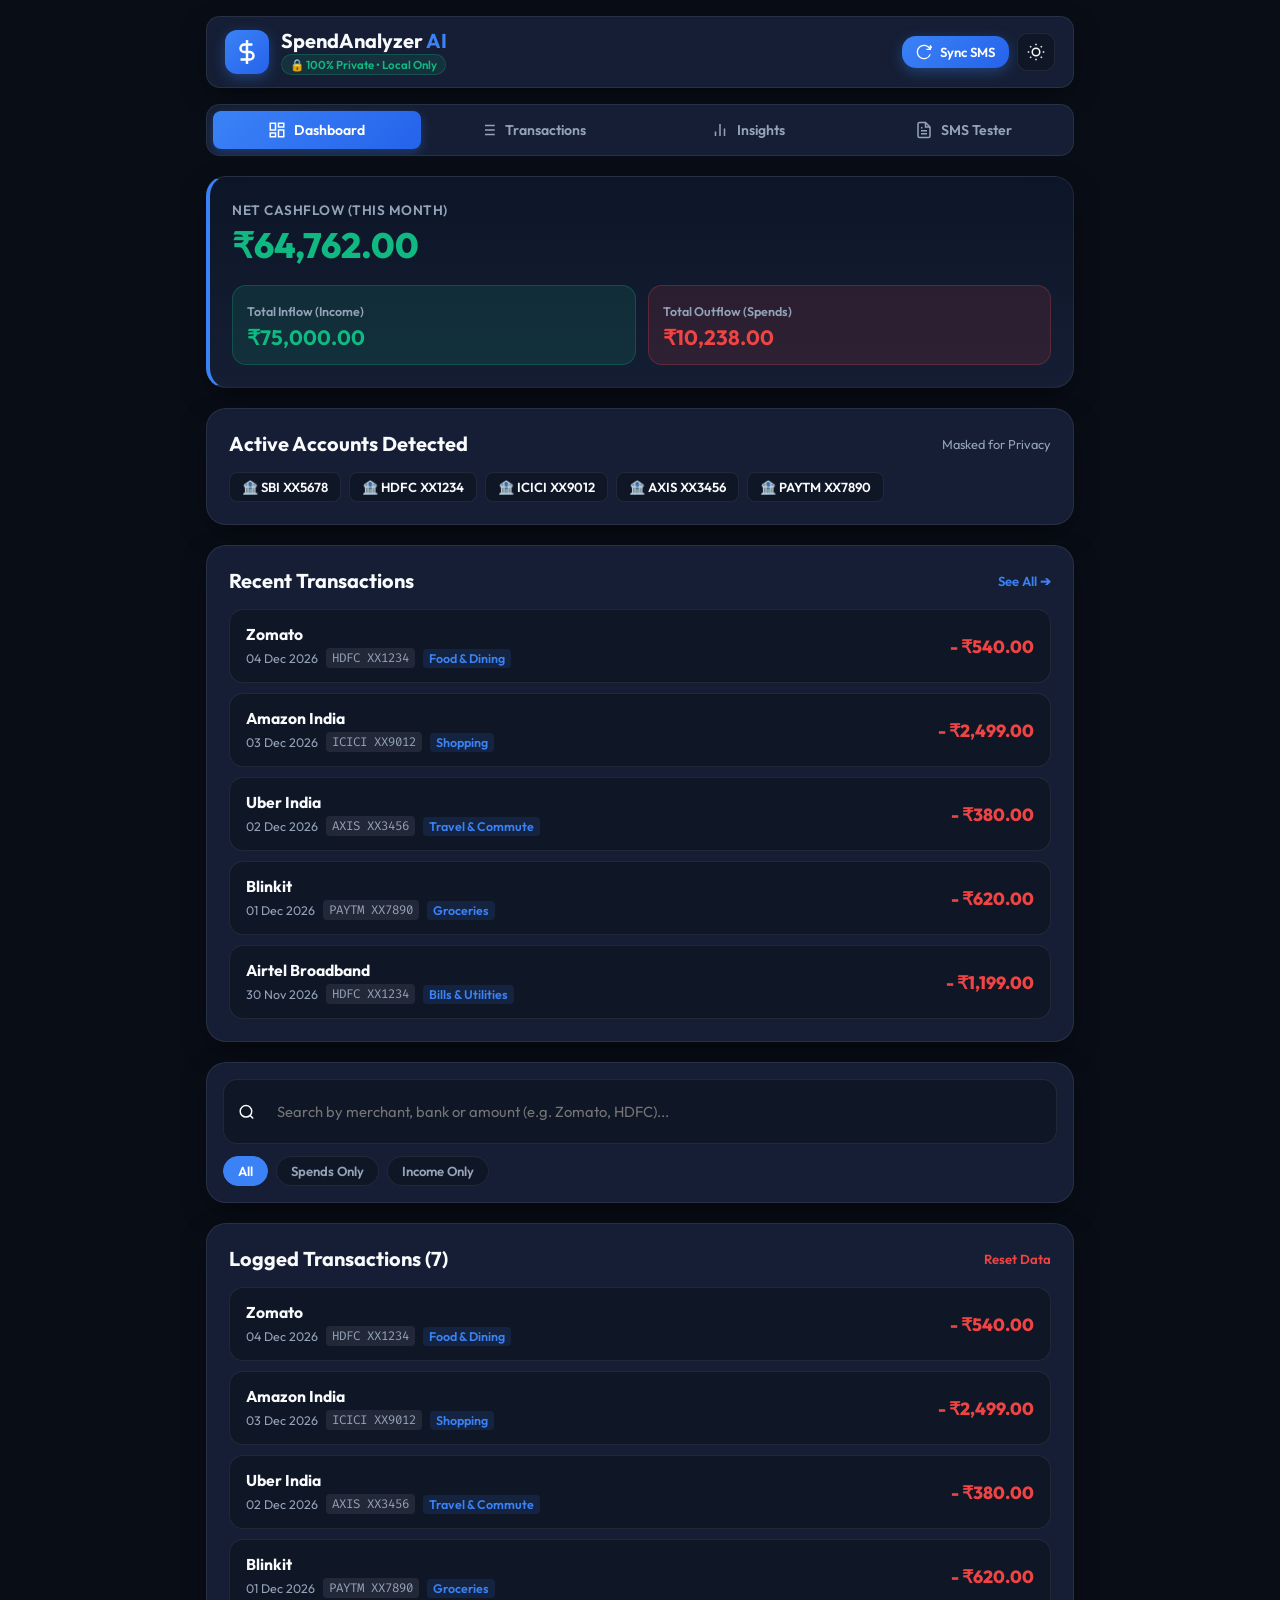
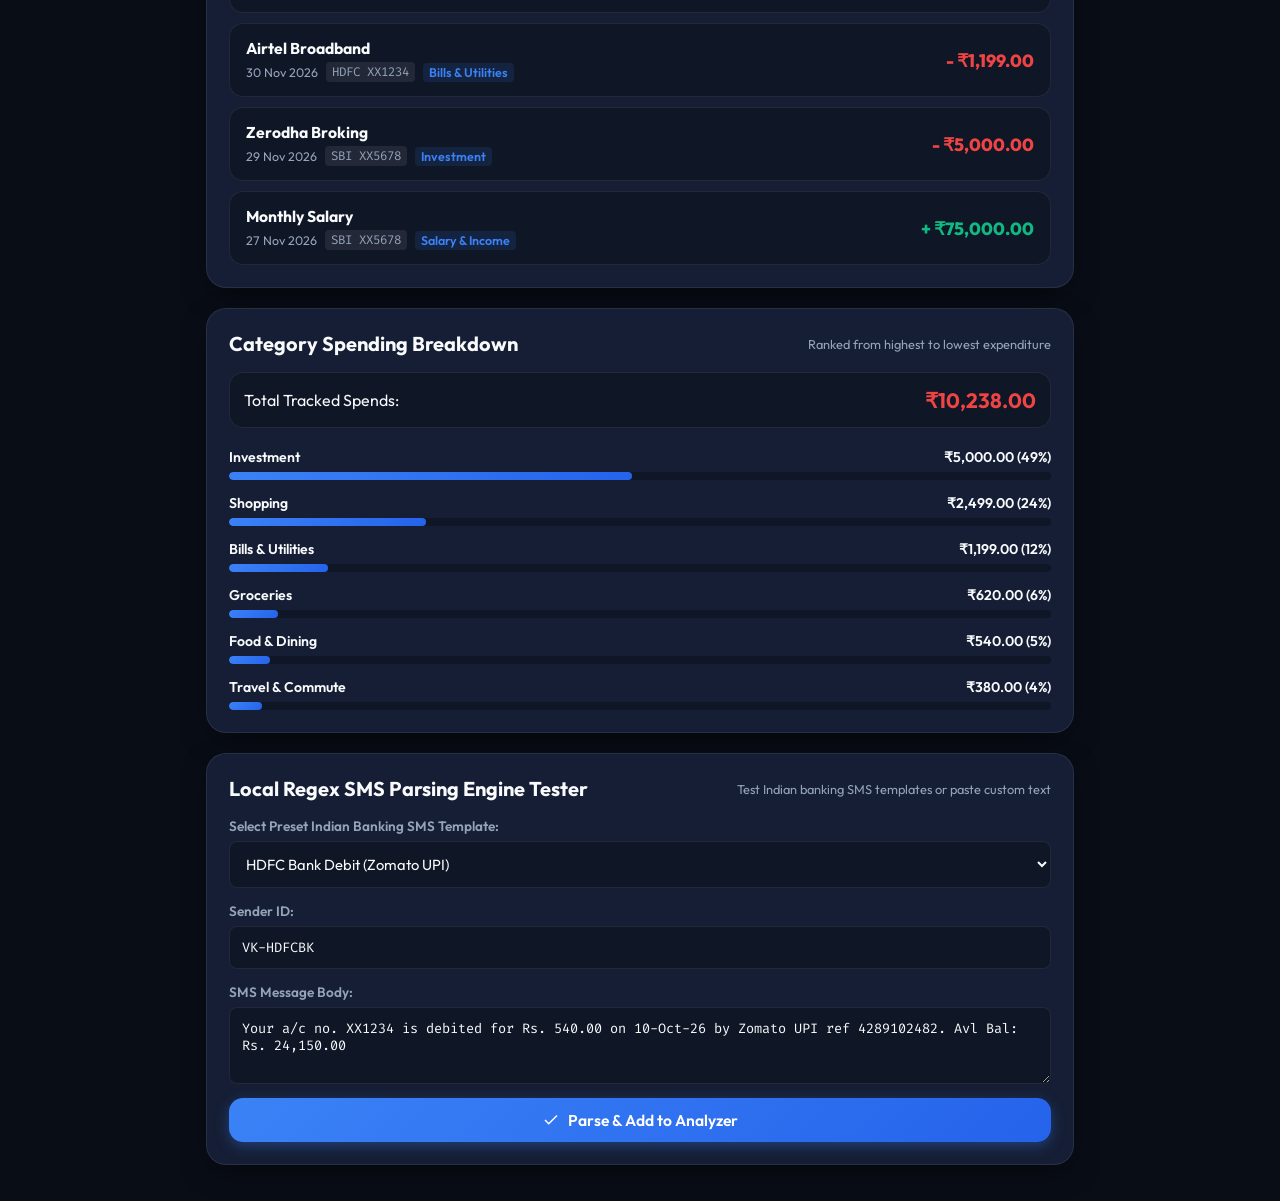
==== web/index.html @ 7e533588 "Initial commit - SpendAnalyzer AI v1.0.0 (Offline SMS Income & Spend Analyzer)" ====
<!DOCTYPE html>
<html lang="en">
<head>
    <meta charset="UTF-8">
    <meta name="viewport" content="width=device-width, initial-scale=1.0, maximum-scale=1.0, user-scalable=no">
    <title>SpendAnalyzer AI - Offline SMS Income & Spend Analyzer</title>
    <!-- Google Fonts: Outfit & Fira Code -->
    <link rel="preconnect" href="https://fonts.googleapis.com">
    <link rel="preconnect" href="https://fonts.gstatic.com" crossorigin>
    <link href="https://fonts.googleapis.com/css2?family=Fira+Code:wght@400;500;600&family=Outfit:wght@300;400;500;600;700;800&display=swap" rel="stylesheet">
    <link rel="stylesheet" href="styles.css">
</head>
<body>
    <div class="app-container">
        <!-- Top App Bar -->
        <header class="app-header">
            <div class="brand">
                <div class="brand-logo">
                    <svg viewBox="0 0 24 24" width="26" height="26" fill="none" stroke="currentColor" stroke-width="2.3">
                        <line x1="12" y1="1" x2="12" y2="23"></line>
                        <path d="M17 5H9.5a3.5 3.5 0 0 0 0 7h5a3.5 3.5 0 0 1 0 7H6"></path>
                    </svg>
                </div>
                <div class="brand-text">
                    <h1>SpendAnalyzer <span>AI</span></h1>
                    <span class="badge">🔒 100% Private • Local Only</span>
                </div>
            </div>
            <div class="header-actions">
                <button id="syncSmsBtn" class="btn btn-primary btn-sm" title="Sync SMS from Device Inbox">
                    <svg viewBox="0 0 24 24" width="16" height="16" fill="none" stroke="currentColor" stroke-width="2"><path d="M21.5 2v6h-6M21.34 15.57a10 10 0 1 1-.57-8.38l5.67-5.67"></path></svg>
                    <span>Sync SMS</span>
                </button>
                <button id="themeToggleBtn" class="icon-btn" title="Toggle Theme">
                    <svg class="sun-icon" viewBox="0 0 24 24" width="18" height="18" fill="none" stroke="currentColor" stroke-width="2"><circle cx="12" cy="12" r="5"></circle><path d="M12 1v2M12 21v2M4.22 4.22l1.42 1.42M18.36 18.36l1.42 1.42M1 12h2M21 12h2M4.22 19.78l1.42-1.42M18.36 5.64l1.42-1.42"></path></svg>
                    <svg class="moon-icon" viewBox="0 0 24 24" width="18" height="18" fill="none" stroke="currentColor" stroke-width="2"><path d="M21 12.79A9 9 0 1 1 11.21 3 7 7 0 0 0 21 12.79z"></path></svg>
                </button>
            </div>
        </header>

        <!-- Navigation Tabs -->
        <nav class="nav-tabs">
            <button class="nav-btn active" data-tab="dashboard">
                <svg viewBox="0 0 24 24" width="18" height="18" fill="none" stroke="currentColor" stroke-width="2"><rect x="3" y="3" width="7" height="9"></rect><rect x="14" y="3" width="7" height="5"></rect><rect x="14" y="12" width="7" height="9"></rect><rect x="3" y="16" width="7" height="5"></rect></svg>
                <span>Dashboard</span>
            </button>
            <button class="nav-btn" data-tab="transactions">
                <svg viewBox="0 0 24 24" width="18" height="18" fill="none" stroke="currentColor" stroke-width="2"><line x1="8" y1="6" x2="21" y2="6"></line><line x1="8" y1="12" x2="21" y2="12"></line><line x1="8" y1="18" x2="21" y2="18"></line><line x1="3" y1="6" x2="3.01" y2="6"></line><line x1="3" y1="12" x2="3.01" y2="12"></line><line x1="3" y1="18" x2="3.01" y2="18"></line></svg>
                <span>Transactions</span>
            </button>
            <button class="nav-btn" data-tab="insights">
                <svg viewBox="0 0 24 24" width="18" height="18" fill="none" stroke="currentColor" stroke-width="2"><path d="M18 20V10M12 20V4M6 20v-6"></path></svg>
                <span>Insights</span>
            </button>
            <button class="nav-btn" data-tab="tester">
                <svg viewBox="0 0 24 24" width="18" height="18" fill="none" stroke="currentColor" stroke-width="2"><path d="M14 2H6a2 2 0 0 0-2 2v16a2 2 0 0 0 2 2h12a2 2 0 0 0 2-2V8z"></path><polyline points="14 2 14 8 20 8"></polyline><line x1="16" y1="13" x2="8" y2="13"></line><line x1="16" y1="17" x2="8" y2="17"></line><polyline points="10 9 9 9 8 9"></polyline></svg>
                <span>SMS Tester</span>
            </button>
        </nav>

        <main class="content-area">
            <!-- TAB 1: DASHBOARD -->
            <section id="dashboardTab" class="tab-pane active">
                <!-- Cashflow Summary Banner -->
                <div class="summary-hero-card card">
                    <span class="hero-label">Net Cashflow (This Month)</span>
                    <h2 id="heroNetBalance" class="hero-amount">₹0.00</h2>
                    
                    <div class="inflow-outflow-grid">
                        <div class="flow-box flow-income">
                            <span class="flow-label">Total Inflow (Income)</span>
                            <h3 id="heroTotalIncome">₹0.00</h3>
                        </div>
                        <div class="flow-box flow-expense">
                            <span class="flow-label">Total Outflow (Spends)</span>
                            <h3 id="heroTotalExpense">₹0.00</h3>
                        </div>
                    </div>
                </div>

                <!-- Quick Bank Accounts Breakdown -->
                <div class="card bank-accounts-card">
                    <div class="card-header">
                        <h3>Active Accounts Detected</h3>
                        <span class="sub-label">Masked for Privacy</span>
                    </div>
                    <div id="bankAccountsList" class="bank-chips-list"></div>
                </div>

                <!-- Recent Transactions Preview -->
                <div class="card recent-tx-card">
                    <div class="card-header">
                        <h3>Recent Transactions</h3>
                        <button class="text-link-btn" id="seeAllTxBtn">See All ➔</button>
                    </div>
                    <div id="recentTransactionsList" class="tx-list"></div>
                </div>
            </section>

            <!-- TAB 2: TRANSACTIONS HISTORY -->
            <section id="transactionsTab" class="tab-pane">
                <div class="card search-filter-card">
                    <div class="search-box">
                        <svg viewBox="0 0 24 24" width="18" height="18" fill="none" stroke="currentColor" stroke-width="2"><circle cx="11" cy="11" r="8"></circle><line x1="21" y1="21" x2="16.65" y2="16.65"></line></svg>
                        <input type="text" id="txSearchInput" placeholder="Search by merchant, bank or amount (e.g. Zomato, HDFC)...">
                    </div>
                    
                    <div class="filter-pills-row">
                        <button class="filter-pill active" data-type="all">All</button>
                        <button class="filter-pill" data-type="DEBIT">Spends Only</button>
                        <button class="filter-pill" data-type="CREDIT">Income Only</button>
                    </div>
                </div>

                <div class="card tx-full-card">
                    <div class="card-header">
                        <h3 id="txCountHeading">Logged Transactions (0)</h3>
                        <button id="clearDataBtn" class="text-link-btn text-danger">Reset Data</button>
                    </div>
                    <div id="allTransactionsList" class="tx-list"></div>
                </div>
            </section>

            <!-- TAB 3: INSIGHTS -->
            <section id="insightsTab" class="tab-pane">
                <div class="card">
                    <div class="card-header">
                        <h2>Category Spending Breakdown</h2>
                        <span class="sub-label">Ranked from highest to lowest expenditure</span>
                    </div>

                    <div id="insightsTotalContainer" class="insights-summary-banner">
                        <span>Total Tracked Spends:</span>
                        <h3 id="insightsTotalSpent">₹0.00</h3>
                    </div>

                    <div id="categoryBreakdownList" class="category-bars-list"></div>
                </div>
            </section>

            <!-- TAB 4: SMS TESTER & PARSER VALIDATOR -->
            <section id="testerTab" class="tab-pane">
                <div class="card">
                    <div class="card-header">
                        <h2>Local Regex SMS Parsing Engine Tester</h2>
                        <span class="sub-label">Test Indian banking SMS templates or paste custom text</span>
                    </div>

                    <!-- Preset Selector -->
                    <div class="form-group">
                        <label for="smsPresetSelect">Select Preset Indian Banking SMS Template:</label>
                        <select id="smsPresetSelect">
                            <option value="hdfc_debit">HDFC Bank Debit (Zomato UPI)</option>
                            <option value="sbi_credit">SBI Bank Credit (Monthly Salary)</option>
                            <option value="icici_debit">ICICI Bank Debit (Amazon Shopping)</option>
                            <option value="axis_debit">Axis Bank Debit (Uber Ride)</option>
                            <option value="paytm_debit">Paytm Bank Debit (Blinkit Groceries)</option>
                            <option value="kotak_credit">Kotak Mahindra Credit (UPI Transfer)</option>
                            <option value="spam_otp">Spam / OTP SMS (Should be ignored)</option>
                        </select>
                    </div>

                    <div class="form-group">
                        <label for="rawSenderInput">Sender ID:</label>
                        <input type="text" id="rawSenderInput" value="VK-HDFCBK" class="mono-input">
                    </div>

                    <div class="form-group">
                        <label for="rawSmsInput">SMS Message Body:</label>
                        <textarea id="rawSmsInput" rows="3" class="mono-input">Your a/c no. XX1234 is debited for Rs. 540.00 on 10-Oct-26 by Zomato UPI ref 4289102482. Avl Bal: Rs. 24,150.00</textarea>
                    </div>

                    <button id="testParseBtn" class="btn btn-primary btn-lg">
                        <svg viewBox="0 0 24 24" width="18" height="18" fill="none" stroke="currentColor" stroke-width="2"><polyline points="20 6 9 17 4 12"></polyline></svg>
                        <span>Parse & Add to Analyzer</span>
                    </button>

                    <!-- Parse Result Box -->
                    <div id="parseResultBox" class="parse-result-box hidden">
                        <h4>Extraction Breakdown:</h4>
                        <div id="parseOutputDetails" class="parse-details-grid"></div>
                    </div>
                </div>
            </section>
        </main>
    </div>

    <!-- Transaction Detail Modal -->
    <div id="txModal" class="modal-overlay hidden">
        <div class="modal-content card">
            <div class="modal-header">
                <div>
                    <span id="modalTypeTag" class="tag">DEBIT</span>
                    <h3 id="modalMerchant">Zomato</h3>
                </div>
                <button id="closeModalBtn" class="icon-btn">&times;</button>
            </div>
            <div class="modal-body">
                <div class="modal-amount-box">
                    <span class="label">Amount:</span>
                    <h2 id="modalAmount">₹540.00</h2>
                </div>
                <div class="modal-info-row">
                    <span>Account:</span>
                    <strong id="modalAccount">HDFC XX1234</strong>
                </div>
                <div class="modal-info-row">
                    <span>Category:</span>
                    <strong id="modalCategory">Food & Dining</strong>
                </div>
                <div class="modal-info-row">
                    <span>Date & Time:</span>
                    <span id="modalDate">10 Oct 2026, 04:30 PM</span>
                </div>
                <div class="modal-raw-sms">
                    <span class="label">Original SMS Body:</span>
                    <p id="modalRawBody" class="mono-text">Raw text...</p>
                </div>
            </div>
            <div class="modal-footer">
                <button id="deleteTxBtn" class="btn btn-secondary text-danger btn-sm">Delete</button>
                <button id="closeModalBtn2" class="btn btn-primary btn-sm">Done</button>
            </div>
        </div>
    </div>

    <script src="app.js"></script>
</body>
</html>
---- web/styles.css ----
:root {
    --bg-primary: #090d16;
    --bg-secondary: #0f1626;
    --bg-card: #151e34;
    --bg-card-border: rgba(255, 255, 255, 0.08);
    --text-primary: #f8fafc;
    --text-secondary: #94a3b8;
    --accent-primary: #3b82f6;
    --accent-gradient: linear-gradient(135deg, #3b82f6 0%, #2563eb 100%);
    
    --color-income: #10b981;
    --color-income-bg: rgba(16, 185, 129, 0.12);
    --color-expense: #ef4444;
    --color-expense-bg: rgba(239, 68, 68, 0.12);

    --card-shadow: 0 10px 30px -8px rgba(0, 0, 0, 0.6);
    --font-main: 'Outfit', sans-serif;
    --font-code: 'Fira Code', monospace;
    --radius-sm: 8px;
    --radius-md: 14px;
    --radius-lg: 20px;
}

[data-theme="light"] {
    --bg-primary: #f8fafc;
    --bg-secondary: #f1f5f9;
    --bg-card: #ffffff;
    --bg-card-border: rgba(0, 0, 0, 0.08);
    --text-primary: #0f172a;
    --text-secondary: #64748b;
    --accent-primary: #2563eb;
    --accent-gradient: linear-gradient(135deg, #2563eb 0%, #1d4ed8 100%);
    --card-shadow: 0 10px 25px -5px rgba(0, 0, 0, 0.08);
}

* {
    box-sizing: border-box;
    margin: 0;
    padding: 0;
    -webkit-tap-highlight-color: transparent;
}

body {
    font-family: var(--font-main);
    background-color: var(--bg-primary);
    color: var(--text-primary);
    min-height: 100vh;
    display: flex;
    justify-content: center;
    overflow-x: hidden;
}

.app-container {
    width: 100%;
    max-width: 900px;
    display: flex;
    flex-direction: column;
    min-height: 100vh;
    padding: 16px;
}

/* Header */
.app-header {
    display: flex;
    justify-content: space-between;
    align-items: center;
    padding: 12px 18px;
    background: var(--bg-card);
    border: 1px solid var(--bg-card-border);
    border-radius: var(--radius-md);
    box-shadow: var(--card-shadow);
    margin-bottom: 16px;
}

.brand {
    display: flex;
    align-items: center;
    gap: 12px;
}

.brand-logo {
    width: 44px;
    height: 44px;
    border-radius: 12px;
    background: var(--accent-gradient);
    color: #ffffff;
    display: flex;
    align-items: center;
    justify-content: center;
    box-shadow: 0 4px 14px rgba(59, 130, 246, 0.35);
}

.brand-text h1 {
    font-size: 1.25rem;
    font-weight: 700;
    line-height: 1.2;
}

.brand-text h1 span {
    color: var(--accent-primary);
}

.badge {
    display: inline-block;
    font-size: 0.72rem;
    font-weight: 600;
    color: #10b981;
    background: rgba(16, 185, 129, 0.12);
    padding: 2px 8px;
    border-radius: 14px;
    border: 1px solid rgba(16, 185, 129, 0.25);
}

.header-actions {
    display: flex;
    align-items: center;
    gap: 8px;
}

/* Buttons */
.btn {
    display: inline-flex;
    align-items: center;
    justify-content: center;
    gap: 8px;
    padding: 10px 18px;
    border-radius: var(--radius-md);
    border: none;
    font-family: var(--font-main);
    font-weight: 600;
    font-size: 0.9rem;
    cursor: pointer;
    transition: all 0.2s ease;
}

.btn-sm {
    padding: 8px 14px;
    font-size: 0.82rem;
}

.btn-lg {
    padding: 12px 24px;
    font-size: 0.98rem;
    width: 100%;
}

.btn-primary {
    background: var(--accent-gradient);
    color: #ffffff;
    box-shadow: 0 4px 14px rgba(59, 130, 246, 0.35);
}

.btn-primary:hover {
    transform: translateY(-1px);
    box-shadow: 0 6px 18px rgba(59, 130, 246, 0.45);
}

.btn-secondary {
    background: var(--bg-secondary);
    color: var(--text-primary);
    border: 1px solid var(--bg-card-border);
}

.text-link-btn {
    background: none;
    border: none;
    color: var(--accent-primary);
    font-family: var(--font-main);
    font-size: 0.82rem;
    font-weight: 600;
    cursor: pointer;
}

.text-danger {
    color: var(--color-expense) !important;
}

.icon-btn {
    width: 38px;
    height: 38px;
    border-radius: 10px;
    border: 1px solid var(--bg-card-border);
    background: var(--bg-secondary);
    color: var(--text-primary);
    display: flex;
    align-items: center;
    justify-content: center;
    cursor: pointer;
    transition: all 0.2s ease;
}

[data-theme="light"] .moon-icon { display: block; }
[data-theme="light"] .sun-icon { display: none; }
[data-theme="dark"] .moon-icon, body:not([data-theme]) .moon-icon { display: none; }
[data-theme="dark"] .sun-icon, body:not([data-theme]) .sun-icon { display: block; }

/* Navigation Tabs */
.nav-tabs {
    display: flex;
    gap: 8px;
    background: var(--bg-card);
    padding: 6px;
    border-radius: var(--radius-md);
    border: 1px solid var(--bg-card-border);
    margin-bottom: 20px;
    overflow-x: auto;
}

.nav-btn {
    flex: 1;
    display: flex;
    align-items: center;
    justify-content: center;
    gap: 8px;
    padding: 10px 14px;
    border: none;
    background: transparent;
    color: var(--text-secondary);
    font-family: var(--font-main);
    font-size: 0.88rem;
    font-weight: 600;
    border-radius: var(--radius-sm);
    cursor: pointer;
    white-space: nowrap;
    transition: all 0.2s ease;
}

.nav-btn.active {
    background: var(--accent-gradient);
    color: #ffffff;
    box-shadow: 0 4px 12px rgba(59, 130, 246, 0.3);
}

/* Card Container */
.card {
    background: var(--bg-card);
    border: 1px solid var(--bg-card-border);
    border-radius: var(--radius-lg);
    padding: 22px;
    box-shadow: var(--card-shadow);
    margin-bottom: 20px;
}

.card-header {
    display: flex;
    justify-content: space-between;
    align-items: center;
    margin-bottom: 16px;
}

.card-header h2, .card-header h3 {
    font-size: 1.25rem;
    font-weight: 700;
}

.sub-label {
    font-size: 0.8rem;
    color: var(--text-secondary);
}

/* Dashboard Hero Card */
.summary-hero-card {
    background: linear-gradient(180deg, rgba(59, 130, 246, 0.08) 0%, var(--bg-card) 100%);
    border-left: 4px solid var(--accent-primary);
}

.hero-label {
    font-size: 0.85rem;
    font-weight: 600;
    color: var(--text-secondary);
    text-transform: uppercase;
    letter-spacing: 0.5px;
}

.hero-amount {
    font-size: 2.2rem;
    font-weight: 800;
    margin-top: 4px;
    margin-bottom: 18px;
}

.inflow-outflow-grid {
    display: grid;
    grid-template-columns: 1fr 1fr;
    gap: 12px;
}

.flow-box {
    padding: 14px;
    border-radius: var(--radius-md);
    border: 1px solid var(--bg-card-border);
}

.flow-income {
    background: var(--color-income-bg);
    border-color: rgba(16, 185, 129, 0.25);
}

.flow-income h3 {
    color: var(--color-income);
    font-size: 1.3rem;
    font-weight: 700;
    margin-top: 4px;
}

.flow-expense {
    background: var(--color-expense-bg);
    border-color: rgba(239, 68, 68, 0.25);
}

.flow-expense h3 {
    color: var(--color-expense);
    font-size: 1.3rem;
    font-weight: 700;
    margin-top: 4px;
}

.flow-label {
    font-size: 0.78rem;
    font-weight: 600;
    color: var(--text-secondary);
}

/* Bank Accounts Chips */
.bank-chips-list {
    display: flex;
    flex-wrap: wrap;
    gap: 8px;
}

.bank-chip {
    background: var(--bg-secondary);
    border: 1px solid var(--bg-card-border);
    padding: 6px 12px;
    border-radius: 8px;
    font-size: 0.82rem;
    font-weight: 600;
    display: flex;
    align-items: center;
    gap: 6px;
}

/* Transaction List & Rows */
.tx-list {
    display: flex;
    flex-direction: column;
    gap: 10px;
}

.tx-item {
    display: flex;
    justify-content: space-between;
    align-items: center;
    background: var(--bg-secondary);
    border: 1px solid var(--bg-card-border);
    padding: 14px 16px;
    border-radius: var(--radius-md);
    cursor: pointer;
    transition: all 0.2s;
}

.tx-item:hover {
    border-color: var(--accent-primary);
    transform: translateY(-1px);
}

.tx-main {
    display: flex;
    flex-direction: column;
    gap: 4px;
}

.tx-merchant {
    font-size: 0.98rem;
    font-weight: 700;
}

.tx-meta {
    display: flex;
    align-items: center;
    gap: 8px;
    font-size: 0.78rem;
    color: var(--text-secondary);
}

.tx-tag-account {
    background: rgba(255, 255, 255, 0.08);
    padding: 2px 6px;
    border-radius: 4px;
    font-family: var(--font-code);
}

.tx-tag-cat {
    background: rgba(59, 130, 246, 0.12);
    color: var(--accent-primary);
    padding: 2px 6px;
    border-radius: 4px;
    font-weight: 600;
}

.tx-amount {
    font-size: 1.1rem;
    font-weight: 800;
    white-space: nowrap;
}

.tx-amount.debit {
    color: var(--color-expense);
}

.tx-amount.credit {
    color: var(--color-income);
}

/* Search and Filters */
.search-filter-card {
    padding: 16px;
}

.search-box {
    display: flex;
    align-items: center;
    gap: 10px;
    background: var(--bg-secondary);
    border: 1px solid var(--bg-card-border);
    border-radius: var(--radius-md);
    padding: 10px 14px;
    margin-bottom: 12px;
}

.search-box input {
    width: 100%;
    background: transparent;
    border: none;
    outline: none;
    color: var(--text-primary);
    font-family: var(--font-main);
    font-size: 0.92rem;
}

.filter-pills-row {
    display: flex;
    gap: 8px;
}

.filter-pill {
    background: var(--bg-secondary);
    border: 1px solid var(--bg-card-border);
    color: var(--text-secondary);
    padding: 6px 14px;
    border-radius: 20px;
    font-family: var(--font-main);
    font-size: 0.82rem;
    font-weight: 600;
    cursor: pointer;
    transition: all 0.2s;
}

.filter-pill.active {
    background: var(--accent-primary);
    color: #ffffff;
    border-color: var(--accent-primary);
}

/* Insights Category Bars */
.insights-summary-banner {
    background: var(--bg-secondary);
    border: 1px solid var(--bg-card-border);
    padding: 14px;
    border-radius: var(--radius-md);
    margin-bottom: 20px;
    display: flex;
    justify-content: space-between;
    align-items: center;
}

.insights-summary-banner h3 {
    color: var(--color-expense);
    font-size: 1.3rem;
    font-weight: 700;
}

.category-bars-list {
    display: flex;
    flex-direction: column;
    gap: 14px;
}

.cat-bar-item {
    display: flex;
    flex-direction: column;
    gap: 6px;
}

.cat-bar-header {
    display: flex;
    justify-content: space-between;
    font-size: 0.88rem;
    font-weight: 600;
}

.progress-track {
    width: 100%;
    height: 8px;
    background: var(--bg-secondary);
    border-radius: 6px;
    overflow: hidden;
}

.progress-fill {
    height: 100%;
    background: var(--accent-gradient);
    border-radius: 6px;
    transition: width 0.4s ease;
}

/* Form & Tester Styles */
.form-group {
    display: flex;
    flex-direction: column;
    gap: 6px;
    margin-bottom: 14px;
}

.form-group label {
    font-size: 0.85rem;
    font-weight: 600;
    color: var(--text-secondary);
}

select, input, textarea {
    padding: 12px;
    border-radius: var(--radius-sm);
    border: 1px solid var(--bg-card-border);
    background: var(--bg-secondary);
    color: var(--text-primary);
    font-family: var(--font-main);
    font-size: 0.92rem;
    outline: none;
}

.mono-input, .mono-text {
    font-family: var(--font-code);
    font-size: 0.85rem;
}

.parse-result-box {
    margin-top: 18px;
    background: var(--bg-secondary);
    border: 1px solid var(--bg-card-border);
    padding: 16px;
    border-radius: var(--radius-md);
}

.parse-details-grid {
    display: grid;
    grid-template-columns: 1fr 1fr;
    gap: 10px;
    margin-top: 10px;
}

.parse-detail-item {
    font-size: 0.85rem;
}

.parse-detail-item strong {
    color: var(--accent-primary);
}

/* Modal Overlay */
.modal-overlay {
    position: fixed;
    top: 0;
    left: 0;
    right: 0;
    bottom: 0;
    background: rgba(0, 0, 0, 0.75);
    backdrop-filter: blur(8px);
    display: flex;
    align-items: center;
    justify-content: center;
    z-index: 999;
    padding: 16px;
}

.modal-content {
    width: 100%;
    max-width: 500px;
    margin-bottom: 0;
}

.modal-header {
    display: flex;
    justify-content: space-between;
    align-items: flex-start;
    margin-bottom: 16px;
}

.tag {
    font-size: 0.72rem;
    font-weight: 700;
    padding: 2px 8px;
    border-radius: 4px;
    background: rgba(59, 130, 246, 0.15);
    color: var(--accent-primary);
}

.modal-amount-box {
    background: var(--bg-secondary);
    border: 1px solid var(--bg-card-border);
    padding: 14px;
    border-radius: var(--radius-sm);
    margin-bottom: 14px;
}

.modal-amount-box h2 {
    font-size: 1.8rem;
    font-weight: 800;
}

.modal-info-row {
    display: flex;
    justify-content: space-between;
    font-size: 0.88rem;
    margin-bottom: 8px;
}

.modal-raw-sms {
    margin-top: 14px;
    padding-top: 12px;
    border-top: 1px solid var(--bg-card-border);
}

.modal-raw-sms p {
    font-size: 0.8rem;
    color: var(--text-secondary);
    line-height: 1.4;
    background: var(--bg-secondary);
    padding: 8px;
    border-radius: 6px;
    margin-top: 6px;
}

.modal-footer {
    display: flex;
    justify-content: space-between;
    margin-top: 16px;
}

.hidden { display: none !important; }
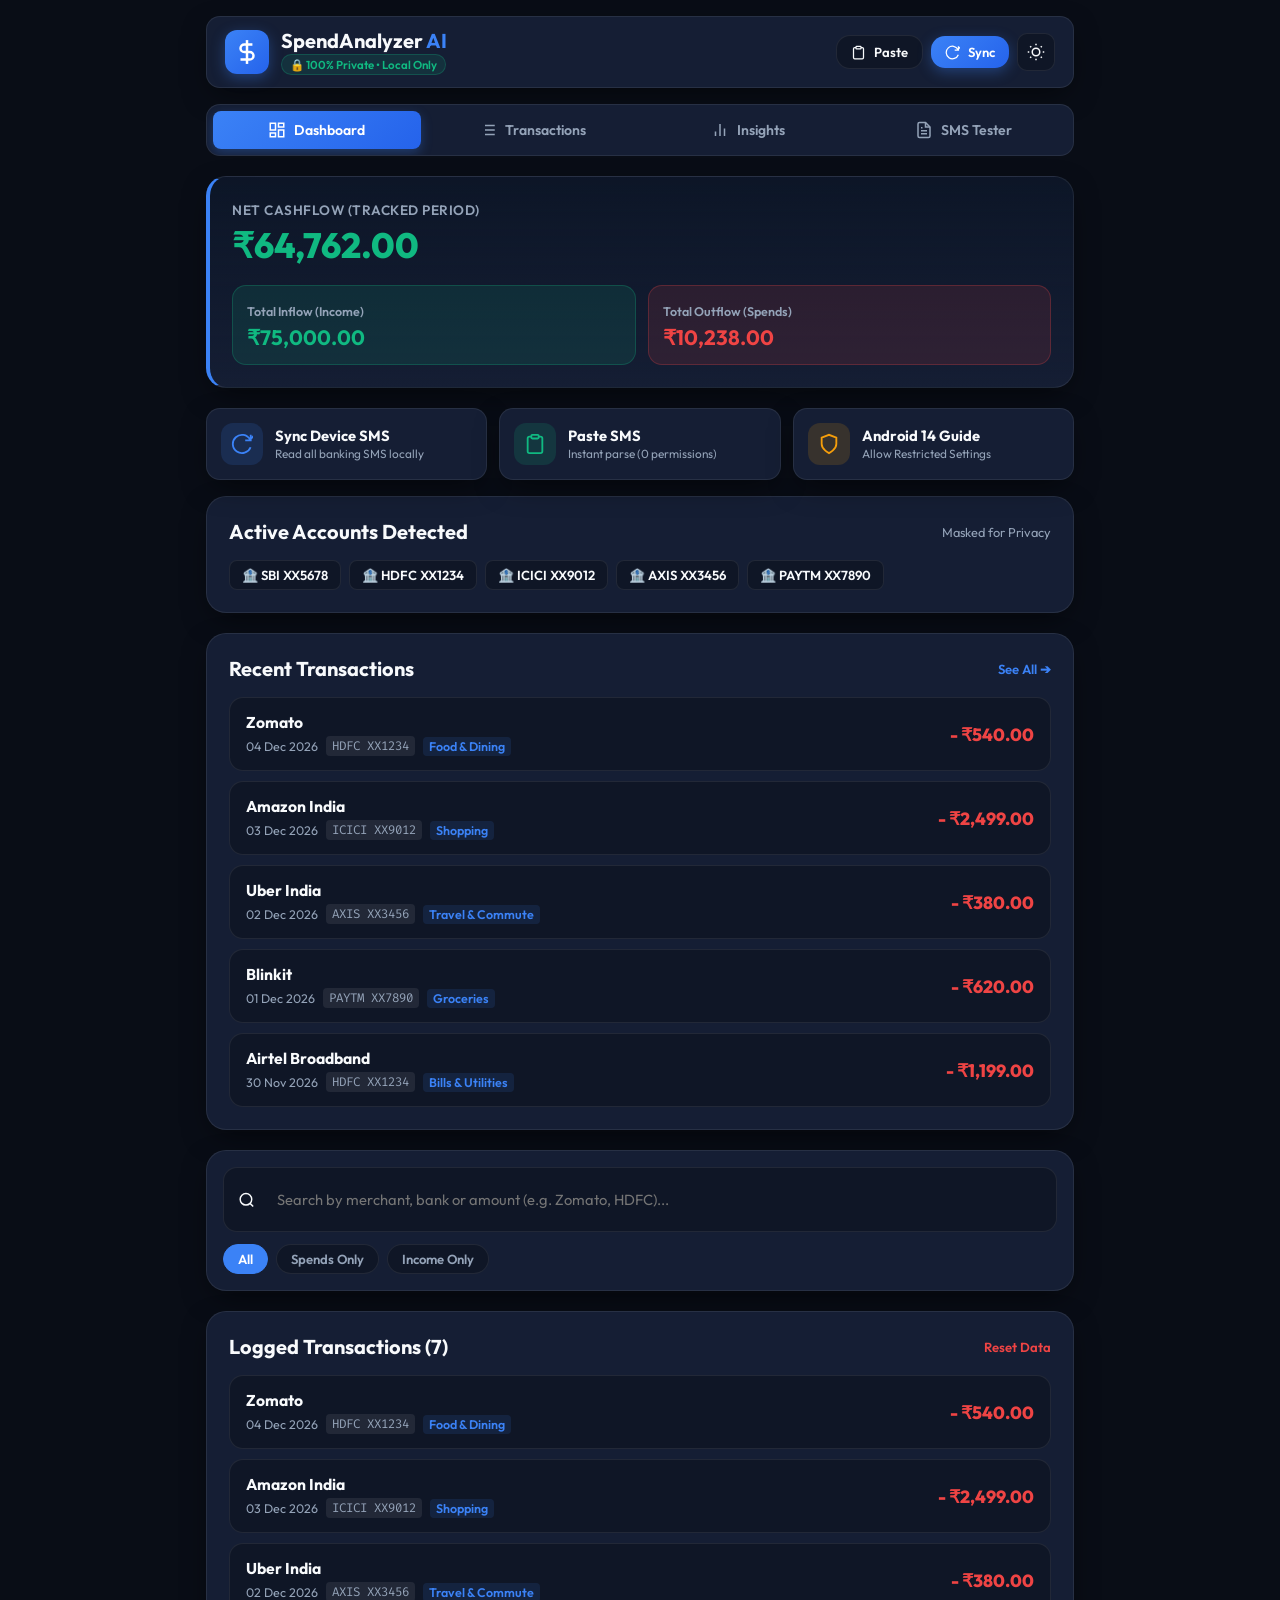
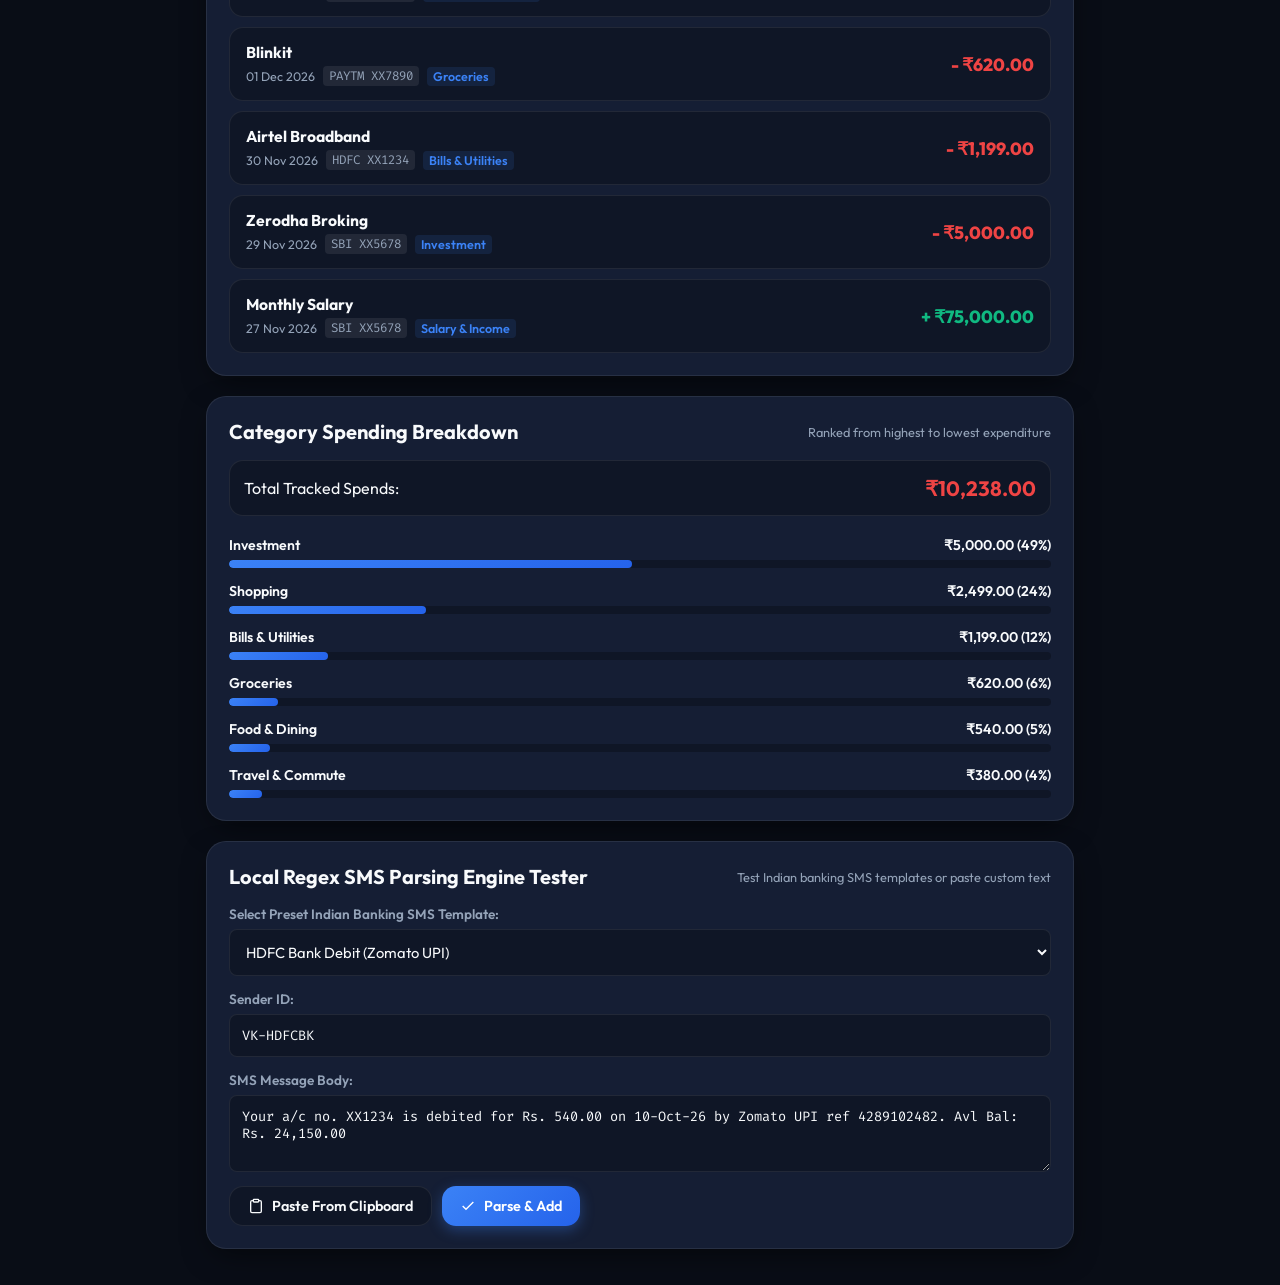
==== commit 037229b1: "Fix: Android 14 Restricted Settings guide, UI thread permission request, and Instant Clipboard Paste" ====
--- a/web/index.html
+++ b/web/index.html
@@ -27,9 +27,13 @@
                 </div>
             </div>
             <div class="header-actions">
+                <button id="pasteSmsHeaderBtn" class="btn btn-secondary btn-sm" title="Paste Copied SMS">
+                    <svg viewBox="0 0 24 24" width="15" height="15" fill="none" stroke="currentColor" stroke-width="2"><path d="M16 4h2a2 2 0 0 1 2 2v14a2 2 0 0 1-2 2H6a2 2 0 0 1-2-2V6a2 2 0 0 1 2-2h2"></path><rect x="8" y="2" width="8" height="4" rx="1" ry="1"></rect></svg>
+                    <span>Paste</span>
+                </button>
                 <button id="syncSmsBtn" class="btn btn-primary btn-sm" title="Sync SMS from Device Inbox">
-                    <svg viewBox="0 0 24 24" width="16" height="16" fill="none" stroke="currentColor" stroke-width="2"><path d="M21.5 2v6h-6M21.34 15.57a10 10 0 1 1-.57-8.38l5.67-5.67"></path></svg>
-                    <span>Sync SMS</span>
+                    <svg viewBox="0 0 24 24" width="15" height="15" fill="none" stroke="currentColor" stroke-width="2"><path d="M21.5 2v6h-6M21.34 15.57a10 10 0 1 1-.57-8.38l5.67-5.67"></path></svg>
+                    <span>Sync</span>
                 </button>
                 <button id="themeToggleBtn" class="icon-btn" title="Toggle Theme">
                     <svg class="sun-icon" viewBox="0 0 24 24" width="18" height="18" fill="none" stroke="currentColor" stroke-width="2"><circle cx="12" cy="12" r="5"></circle><path d="M12 1v2M12 21v2M4.22 4.22l1.42 1.42M18.36 18.36l1.42 1.42M1 12h2M21 12h2M4.22 19.78l1.42-1.42M18.36 5.64l1.42-1.42"></path></svg>
@@ -63,7 +67,7 @@
             <section id="dashboardTab" class="tab-pane active">
                 <!-- Cashflow Summary Banner -->
                 <div class="summary-hero-card card">
-                    <span class="hero-label">Net Cashflow (This Month)</span>
+                    <span class="hero-label">Net Cashflow (Tracked Period)</span>
                     <h2 id="heroNetBalance" class="hero-amount">₹0.00</h2>
                     
                     <div class="inflow-outflow-grid">
@@ -74,6 +78,39 @@
                         <div class="flow-box flow-expense">
                             <span class="flow-label">Total Outflow (Spends)</span>
                             <h3 id="heroTotalExpense">₹0.00</h3>
+                        </div>
+                    </div>
+                </div>
+
+                <!-- Quick Action Tiles -->
+                <div class="quick-actions-grid">
+                    <div class="action-tile" id="dashSyncTile">
+                        <div class="tile-icon icon-blue">
+                            <svg viewBox="0 0 24 24" width="22" height="22" fill="none" stroke="currentColor" stroke-width="2"><path d="M21.5 2v6h-6M21.34 15.57a10 10 0 1 1-.57-8.38l5.67-5.67"></path></svg>
+                        </div>
+                        <div class="tile-info">
+                            <strong>Sync Device SMS</strong>
+                            <p>Read all banking SMS locally</p>
+                        </div>
+                    </div>
+
+                    <div class="action-tile" id="dashPasteTile">
+                        <div class="tile-icon icon-green">
+                            <svg viewBox="0 0 24 24" width="22" height="22" fill="none" stroke="currentColor" stroke-width="2"><path d="M16 4h2a2 2 0 0 1 2 2v14a2 2 0 0 1-2 2H6a2 2 0 0 1-2-2V6a2 2 0 0 1 2-2h2"></path><rect x="8" y="2" width="8" height="4" rx="1" ry="1"></rect></svg>
+                        </div>
+                        <div class="tile-info">
+                            <strong>Paste SMS</strong>
+                            <p>Instant parse (0 permissions)</p>
+                        </div>
+                    </div>
+
+                    <div class="action-tile" id="dashHelpTile">
+                        <div class="tile-icon icon-amber">
+                            <svg viewBox="0 0 24 24" width="22" height="22" fill="none" stroke="currentColor" stroke-width="2"><path d="M12 22s8-4 8-10V5l-8-3-8 3v7c0 6 8 10 8 10z"></path></svg>
+                        </div>
+                        <div class="tile-info">
+                            <strong>Android 14 Guide</strong>
+                            <p>Allow Restricted Settings</p>
                         </div>
                     </div>
                 </div>
@@ -170,10 +207,16 @@
                         <textarea id="rawSmsInput" rows="3" class="mono-input">Your a/c no. XX1234 is debited for Rs. 540.00 on 10-Oct-26 by Zomato UPI ref 4289102482. Avl Bal: Rs. 24,150.00</textarea>
                     </div>
 
-                    <button id="testParseBtn" class="btn btn-primary btn-lg">
-                        <svg viewBox="0 0 24 24" width="18" height="18" fill="none" stroke="currentColor" stroke-width="2"><polyline points="20 6 9 17 4 12"></polyline></svg>
-                        <span>Parse & Add to Analyzer</span>
-                    </button>
+                    <div class="form-actions-row">
+                        <button id="pasteIntoTesterBtn" class="btn btn-secondary">
+                            <svg viewBox="0 0 24 24" width="16" height="16" fill="none" stroke="currentColor" stroke-width="2"><path d="M16 4h2a2 2 0 0 1 2 2v14a2 2 0 0 1-2 2H6a2 2 0 0 1-2-2V6a2 2 0 0 1 2-2h2"></path><rect x="8" y="2" width="8" height="4" rx="1" ry="1"></rect></svg>
+                            <span>Paste From Clipboard</span>
+                        </button>
+                        <button id="testParseBtn" class="btn btn-primary">
+                            <svg viewBox="0 0 24 24" width="16" height="16" fill="none" stroke="currentColor" stroke-width="2"><polyline points="20 6 9 17 4 12"></polyline></svg>
+                            <span>Parse & Add</span>
+                        </button>
+                    </div>
 
                     <!-- Parse Result Box -->
                     <div id="parseResultBox" class="parse-result-box hidden">
@@ -183,6 +226,91 @@
                 </div>
             </section>
         </main>
+    </div>
+
+    <!-- Permission Guide Modal (For Android 13/14/15 Restricted Settings) -->
+    <div id="permissionGuideModal" class="modal-overlay hidden">
+        <div class="modal-content card">
+            <div class="modal-header">
+                <div>
+                    <span class="tag tag-warning">Android 14 Security</span>
+                    <h3 style="margin-top:4px;">Enable SMS Reading</h3>
+                </div>
+                <button id="closePermModalBtn" class="icon-btn">&times;</button>
+            </div>
+            <div class="modal-body">
+                <div class="perm-alert-banner">
+                    <p>Android 14 places <strong>"Restricted settings"</strong> on sideloaded APKs. Follow these 4 quick steps to unlock SMS sync:</p>
+                </div>
+                <div class="perm-steps-list">
+                    <div class="perm-step-item">
+                        <div class="perm-step-num">1</div>
+                        <div class="perm-step-text">Tap <strong>"Open Settings"</strong> button below to jump to SpendAnalyzer App Info.</div>
+                    </div>
+                    <div class="perm-step-item">
+                        <div class="perm-step-num">2</div>
+                        <div class="perm-step-text">Look at the <strong>top-right corner</strong> and tap the <strong>3 vertical dots (⋮)</strong>.</div>
+                    </div>
+                    <div class="perm-step-item">
+                        <div class="perm-step-num">3</div>
+                        <div class="perm-step-text">Tap <strong>"Allow restricted settings"</strong> and verify your PIN / Fingerprint.</div>
+                    </div>
+                    <div class="perm-step-item">
+                        <div class="perm-step-num">4</div>
+                        <div class="perm-step-text">Tap <strong>Permissions ➔ SMS ➔ Allow</strong>. Then return here and tap Sync!</div>
+                    </div>
+                </div>
+
+                <div class="privacy-reassurance">
+                    <small>🔒 <strong>Zero Internet Permission</strong>: Your SMS never leaves your device memory.</small>
+                </div>
+            </div>
+            <div class="modal-footer flex-column">
+                <button id="openSettingsAppBtn" class="btn btn-primary btn-lg">
+                    <svg viewBox="0 0 24 24" width="18" height="18" fill="none" stroke="currentColor" stroke-width="2"><circle cx="12" cy="12" r="3"></circle><path d="M19.4 15a1.65 1.65 0 0 0 .33 1.82l.06.06a2 2 0 0 1 0 2.83 2 2 0 0 1-2.83 0l-.06-.06a1.65 1.65 0 0 0-1.82-.33 1.65 1.65 0 0 0-1 1.51V21a2 2 0 0 1-2 2 2 2 0 0 1-2-2v-.09A1.65 1.65 0 0 0 9 19.4a1.65 1.65 0 0 0-1.82.33l-.06.06a2 2 0 0 1-2.83 0 2 2 0 0 1 0-2.83l.06-.06a1.65 1.65 0 0 0 .33-1.82 1.65 1.65 0 0 0-1.51-1H3a2 2 0 0 1-2-2 2 2 0 0 1 2-2h.09A1.65 1.65 0 0 0 4.6 9a1.65 1.65 0 0 0-.33-1.82l-.06-.06a2 2 0 0 1 0-2.83 2 2 0 0 1 2.83 0l.06.06a1.65 1.65 0 0 0 1.82.33H9a1.65 1.65 0 0 0 1-1.51V3a2 2 0 0 1 2-2 2 2 0 0 1 2 2v.09a1.65 1.65 0 0 0 1 1.51 1.65 1.65 0 0 0 1.82-.33l.06-.06a2 2 0 0 1 2.83 0 2 2 0 0 1 0 2.83l-.06.06a1.65 1.65 0 0 0-.33 1.82V9a1.65 1.65 0 0 0 1.51 1H21a2 2 0 0 1 2 2 2 2 0 0 1-2 2h-.09a1.65 1.65 0 0 0-1.51 1z"></path></svg>
+                    <span>1. Open App Settings</span>
+                </button>
+                <button id="modalFallbackPasteBtn" class="btn btn-secondary btn-lg" style="margin-top:8px;">
+                    <svg viewBox="0 0 24 24" width="18" height="18" fill="none" stroke="currentColor" stroke-width="2"><path d="M16 4h2a2 2 0 0 1 2 2v14a2 2 0 0 1-2 2H6a2 2 0 0 1-2-2V6a2 2 0 0 1 2-2h2"></path><rect x="8" y="2" width="8" height="4" rx="1" ry="1"></rect></svg>
+                    <span>2. Or Paste SMS (No Permission Needed)</span>
+                </button>
+            </div>
+        </div>
+    </div>
+
+    <!-- Quick Paste & Bulk Importer Modal -->
+    <div id="quickPasteModal" class="modal-overlay hidden">
+        <div class="modal-content card">
+            <div class="modal-header">
+                <div>
+                    <span class="tag">Instant Parse</span>
+                    <h3 style="margin-top:4px;">Paste Banking SMS</h3>
+                </div>
+                <button id="closeQuickPasteBtn" class="icon-btn">&times;</button>
+            </div>
+            <div class="modal-body">
+                <p style="font-size:0.85rem;color:var(--text-secondary);margin-bottom:12px;">
+                    Copy SMS from your messaging app and paste here. Works 100% offline with zero Android permissions required!
+                </p>
+
+                <div class="form-group">
+                    <label for="quickPasteTextarea">SMS Content (Single or Multiple):</label>
+                    <textarea id="quickPasteTextarea" rows="5" class="mono-input" placeholder="Paste your bank transaction SMS here..."></textarea>
+                </div>
+
+                <div id="pasteFeedbackBox" class="parse-result-box hidden" style="margin-top:10px;"></div>
+            </div>
+            <div class="modal-footer">
+                <button id="fetchClipboardBtn" class="btn btn-secondary btn-sm">
+                    <svg viewBox="0 0 24 24" width="14" height="14" fill="none" stroke="currentColor" stroke-width="2"><path d="M16 4h2a2 2 0 0 1 2 2v14a2 2 0 0 1-2 2H6a2 2 0 0 1-2-2V6a2 2 0 0 1 2-2h2"></path><rect x="8" y="2" width="8" height="4" rx="1" ry="1"></rect></svg>
+                    <span>Read Clipboard</span>
+                </button>
+                <button id="executePasteImportBtn" class="btn btn-primary btn-sm">
+                    <svg viewBox="0 0 24 24" width="14" height="14" fill="none" stroke="currentColor" stroke-width="2"><polyline points="20 6 9 17 4 12"></polyline></svg>
+                    <span>Parse & Save</span>
+                </button>
+            </div>
+        </div>
     </div>
 
     <!-- Transaction Detail Modal -->
--- a/web/styles.css
+++ b/web/styles.css
@@ -644,7 +644,159 @@
 .modal-footer {
     display: flex;
     justify-content: space-between;
+    align-items: center;
     margin-top: 16px;
+    gap: 8px;
+}
+
+.modal-footer.flex-column {
+    flex-direction: column;
+}
+
+/* Quick Actions Grid on Dashboard */
+.quick-actions-grid {
+    display: grid;
+    grid-template-columns: repeat(auto-fit, minmax(180px, 1fr));
+    gap: 12px;
+    margin-bottom: 16px;
+}
+
+.action-tile {
+    background: var(--bg-card);
+    border: 1px solid var(--bg-card-border);
+    border-radius: var(--radius-md);
+    padding: 14px;
+    display: flex;
+    align-items: center;
+    gap: 12px;
+    cursor: pointer;
+    box-shadow: var(--card-shadow);
+    transition: all 0.2s ease;
+}
+
+.action-tile:hover {
+    transform: translateY(-2px);
+    border-color: rgba(59, 130, 246, 0.4);
+}
+
+.action-tile:active {
+    transform: scale(0.98);
+}
+
+.tile-icon {
+    width: 42px;
+    height: 42px;
+    border-radius: 12px;
+    display: flex;
+    align-items: center;
+    justify-content: center;
+    flex-shrink: 0;
+}
+
+.icon-blue {
+    background: rgba(59, 130, 246, 0.15);
+    color: var(--accent-primary);
+}
+
+.icon-green {
+    background: rgba(16, 185, 129, 0.15);
+    color: var(--color-income);
+}
+
+.icon-amber {
+    background: rgba(245, 158, 11, 0.15);
+    color: #f59e0b;
+}
+
+.tile-info {
+    text-align: left;
+}
+
+.tile-info strong {
+    display: block;
+    font-size: 0.92rem;
+    font-weight: 700;
+    color: var(--text-primary);
+    line-height: 1.2;
+}
+
+.tile-info p {
+    font-size: 0.74rem;
+    color: var(--text-secondary);
+    margin-top: 2px;
+}
+
+/* Form Action Rows */
+.form-actions-row {
+    display: flex;
+    gap: 10px;
+    margin-top: 14px;
+}
+
+/* Permission Guide Modal */
+.tag-warning {
+    background: rgba(245, 158, 11, 0.15);
+    color: #f59e0b;
+}
+
+.perm-alert-banner {
+    background: rgba(245, 158, 11, 0.08);
+    border: 1px solid rgba(245, 158, 11, 0.25);
+    padding: 12px;
+    border-radius: var(--radius-sm);
+    margin-bottom: 14px;
+}
+
+.perm-alert-banner p {
+    font-size: 0.85rem;
+    color: var(--text-primary);
+    line-height: 1.4;
+}
+
+.perm-steps-list {
+    display: flex;
+    flex-direction: column;
+    gap: 10px;
+    margin-bottom: 14px;
+}
+
+.perm-step-item {
+    display: flex;
+    align-items: flex-start;
+    gap: 12px;
+    background: var(--bg-secondary);
+    padding: 10px 12px;
+    border-radius: var(--radius-sm);
+    border: 1px solid var(--bg-card-border);
+}
+
+.perm-step-num {
+    width: 26px;
+    height: 26px;
+    border-radius: 50%;
+    background: var(--accent-gradient);
+    color: #ffffff;
+    font-size: 0.8rem;
+    font-weight: 700;
+    display: flex;
+    align-items: center;
+    justify-content: center;
+    flex-shrink: 0;
+}
+
+.perm-step-text {
+    font-size: 0.84rem;
+    color: var(--text-primary);
+    line-height: 1.4;
+}
+
+.privacy-reassurance {
+    text-align: center;
+    padding: 8px;
+    background: rgba(16, 185, 129, 0.08);
+    border-radius: var(--radius-sm);
+    color: var(--color-income);
 }
 
 .hidden { display: none !important; }
+
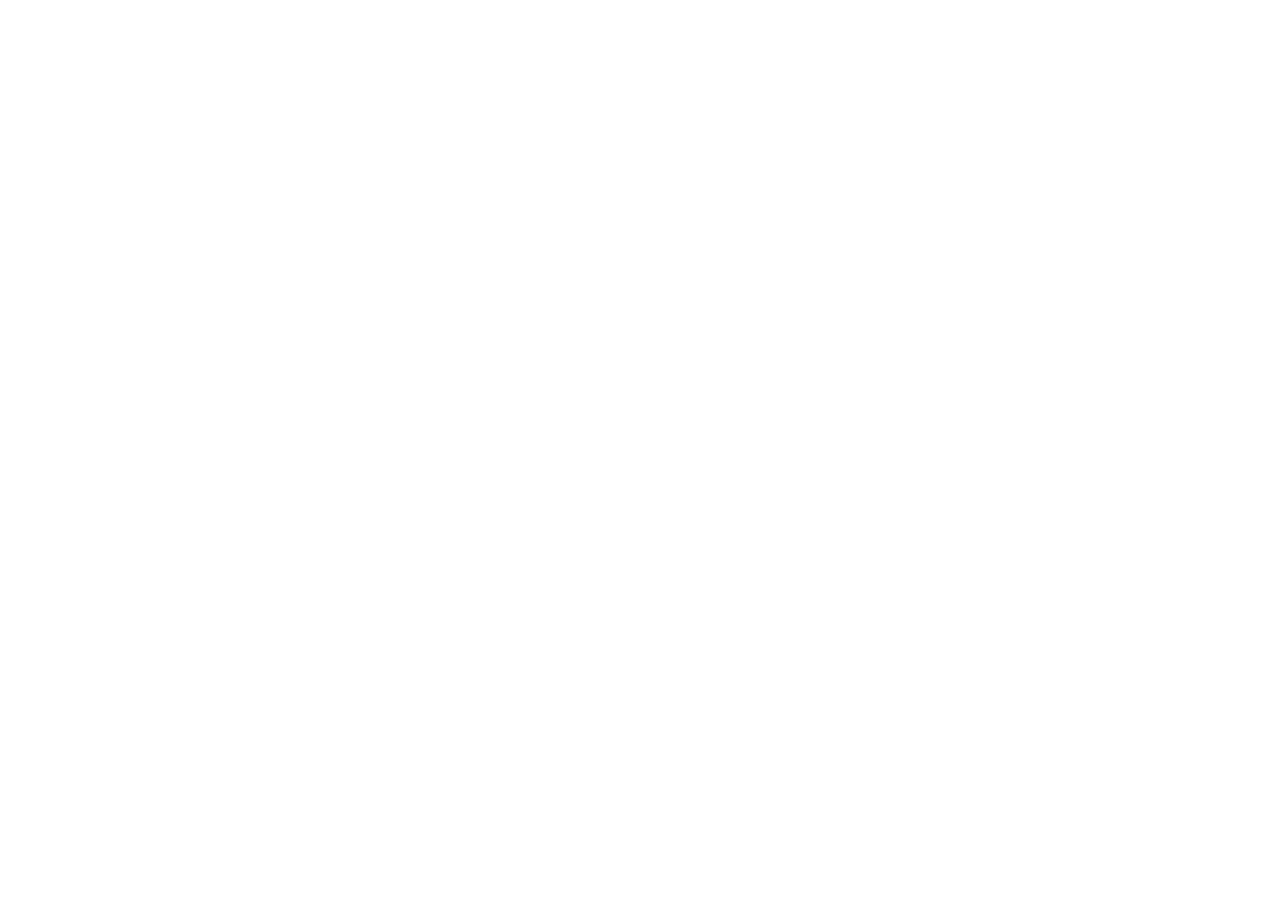
==== commit e0023b1d: "feat(flutter): overhaul with native Flutter 3.x, offline regex parsing, Impeccable dark emerald UI &" ====
--- a/web/index.html
+++ b/web/index.html
@@ -1,357 +1,46 @@
 <!DOCTYPE html>
-<html lang="en">
+<html>
 <head>
-    <meta charset="UTF-8">
-    <meta name="viewport" content="width=device-width, initial-scale=1.0, maximum-scale=1.0, user-scalable=no">
-    <title>SpendAnalyzer AI - Offline SMS Income & Spend Analyzer</title>
-    <!-- Google Fonts: Outfit & Fira Code -->
-    <link rel="preconnect" href="https://fonts.googleapis.com">
-    <link rel="preconnect" href="https://fonts.gstatic.com" crossorigin>
-    <link href="https://fonts.googleapis.com/css2?family=Fira+Code:wght@400;500;600&family=Outfit:wght@300;400;500;600;700;800&display=swap" rel="stylesheet">
-    <link rel="stylesheet" href="styles.css">
+  <!--
+    If you are serving your web app in a path other than the root, change the
+    href value below to reflect the base path you are serving from.
+
+    The path provided below has to start and end with a slash "/" in order for
+    it to work correctly.
+
+    For more details:
+    * https://developer.mozilla.org/en-US/docs/Web/HTML/Element/base
+
+    This is a placeholder for base href that will be replaced by the value of
+    the `--base-href` argument provided to `flutter build`.
+  -->
+  <base href="$FLUTTER_BASE_HREF">
+
+  <meta charset="UTF-8">
+  <meta content="IE=Edge" http-equiv="X-UA-Compatible">
+  <meta name="description" content="A new Flutter project.">
+
+  <!-- iOS meta tags & icons -->
+  <meta name="mobile-web-app-capable" content="yes">
+  <meta name="apple-mobile-web-app-status-bar-style" content="black">
+  <meta name="apple-mobile-web-app-title" content="spend_analyzer">
+  <link rel="apple-touch-icon" href="icons/Icon-192.png">
+
+  <!-- Favicon -->
+  <link rel="icon" type="image/png" href="favicon.png"/>
+
+  <title>spend_analyzer</title>
+  <link rel="manifest" href="manifest.json">
 </head>
 <body>
-    <div class="app-container">
-        <!-- Top App Bar -->
-        <header class="app-header">
-            <div class="brand">
-                <div class="brand-logo">
-                    <svg viewBox="0 0 24 24" width="26" height="26" fill="none" stroke="currentColor" stroke-width="2.3">
-                        <line x1="12" y1="1" x2="12" y2="23"></line>
-                        <path d="M17 5H9.5a3.5 3.5 0 0 0 0 7h5a3.5 3.5 0 0 1 0 7H6"></path>
-                    </svg>
-                </div>
-                <div class="brand-text">
-                    <h1>SpendAnalyzer <span>AI</span></h1>
-                    <span class="badge">🔒 100% Private • Local Only</span>
-                </div>
-            </div>
-            <div class="header-actions">
-                <button id="pasteSmsHeaderBtn" class="btn btn-secondary btn-sm" title="Paste Copied SMS">
-                    <svg viewBox="0 0 24 24" width="15" height="15" fill="none" stroke="currentColor" stroke-width="2"><path d="M16 4h2a2 2 0 0 1 2 2v14a2 2 0 0 1-2 2H6a2 2 0 0 1-2-2V6a2 2 0 0 1 2-2h2"></path><rect x="8" y="2" width="8" height="4" rx="1" ry="1"></rect></svg>
-                    <span>Paste</span>
-                </button>
-                <button id="syncSmsBtn" class="btn btn-primary btn-sm" title="Sync SMS from Device Inbox">
-                    <svg viewBox="0 0 24 24" width="15" height="15" fill="none" stroke="currentColor" stroke-width="2"><path d="M21.5 2v6h-6M21.34 15.57a10 10 0 1 1-.57-8.38l5.67-5.67"></path></svg>
-                    <span>Sync</span>
-                </button>
-                <button id="themeToggleBtn" class="icon-btn" title="Toggle Theme">
-                    <svg class="sun-icon" viewBox="0 0 24 24" width="18" height="18" fill="none" stroke="currentColor" stroke-width="2"><circle cx="12" cy="12" r="5"></circle><path d="M12 1v2M12 21v2M4.22 4.22l1.42 1.42M18.36 18.36l1.42 1.42M1 12h2M21 12h2M4.22 19.78l1.42-1.42M18.36 5.64l1.42-1.42"></path></svg>
-                    <svg class="moon-icon" viewBox="0 0 24 24" width="18" height="18" fill="none" stroke="currentColor" stroke-width="2"><path d="M21 12.79A9 9 0 1 1 11.21 3 7 7 0 0 0 21 12.79z"></path></svg>
-                </button>
-            </div>
-        </header>
+  <!--
+    You can customize the "flutter_bootstrap.js" script.
+    This is useful to provide a custom configuration to the Flutter loader
+    or to give the user feedback during the initialization process.
 
-        <!-- Navigation Tabs -->
-        <nav class="nav-tabs">
-            <button class="nav-btn active" data-tab="dashboard">
-                <svg viewBox="0 0 24 24" width="18" height="18" fill="none" stroke="currentColor" stroke-width="2"><rect x="3" y="3" width="7" height="9"></rect><rect x="14" y="3" width="7" height="5"></rect><rect x="14" y="12" width="7" height="9"></rect><rect x="3" y="16" width="7" height="5"></rect></svg>
-                <span>Dashboard</span>
-            </button>
-            <button class="nav-btn" data-tab="transactions">
-                <svg viewBox="0 0 24 24" width="18" height="18" fill="none" stroke="currentColor" stroke-width="2"><line x1="8" y1="6" x2="21" y2="6"></line><line x1="8" y1="12" x2="21" y2="12"></line><line x1="8" y1="18" x2="21" y2="18"></line><line x1="3" y1="6" x2="3.01" y2="6"></line><line x1="3" y1="12" x2="3.01" y2="12"></line><line x1="3" y1="18" x2="3.01" y2="18"></line></svg>
-                <span>Transactions</span>
-            </button>
-            <button class="nav-btn" data-tab="insights">
-                <svg viewBox="0 0 24 24" width="18" height="18" fill="none" stroke="currentColor" stroke-width="2"><path d="M18 20V10M12 20V4M6 20v-6"></path></svg>
-                <span>Insights</span>
-            </button>
-            <button class="nav-btn" data-tab="tester">
-                <svg viewBox="0 0 24 24" width="18" height="18" fill="none" stroke="currentColor" stroke-width="2"><path d="M14 2H6a2 2 0 0 0-2 2v16a2 2 0 0 0 2 2h12a2 2 0 0 0 2-2V8z"></path><polyline points="14 2 14 8 20 8"></polyline><line x1="16" y1="13" x2="8" y2="13"></line><line x1="16" y1="17" x2="8" y2="17"></line><polyline points="10 9 9 9 8 9"></polyline></svg>
-                <span>SMS Tester</span>
-            </button>
-        </nav>
-
-        <main class="content-area">
-            <!-- TAB 1: DASHBOARD -->
-            <section id="dashboardTab" class="tab-pane active">
-                <!-- Cashflow Summary Banner -->
-                <div class="summary-hero-card card">
-                    <span class="hero-label">Net Cashflow (Tracked Period)</span>
-                    <h2 id="heroNetBalance" class="hero-amount">₹0.00</h2>
-                    
-                    <div class="inflow-outflow-grid">
-                        <div class="flow-box flow-income">
-                            <span class="flow-label">Total Inflow (Income)</span>
-                            <h3 id="heroTotalIncome">₹0.00</h3>
-                        </div>
-                        <div class="flow-box flow-expense">
-                            <span class="flow-label">Total Outflow (Spends)</span>
-                            <h3 id="heroTotalExpense">₹0.00</h3>
-                        </div>
-                    </div>
-                </div>
-
-                <!-- Quick Action Tiles -->
-                <div class="quick-actions-grid">
-                    <div class="action-tile" id="dashSyncTile">
-                        <div class="tile-icon icon-blue">
-                            <svg viewBox="0 0 24 24" width="22" height="22" fill="none" stroke="currentColor" stroke-width="2"><path d="M21.5 2v6h-6M21.34 15.57a10 10 0 1 1-.57-8.38l5.67-5.67"></path></svg>
-                        </div>
-                        <div class="tile-info">
-                            <strong>Sync Device SMS</strong>
-                            <p>Read all banking SMS locally</p>
-                        </div>
-                    </div>
-
-                    <div class="action-tile" id="dashPasteTile">
-                        <div class="tile-icon icon-green">
-                            <svg viewBox="0 0 24 24" width="22" height="22" fill="none" stroke="currentColor" stroke-width="2"><path d="M16 4h2a2 2 0 0 1 2 2v14a2 2 0 0 1-2 2H6a2 2 0 0 1-2-2V6a2 2 0 0 1 2-2h2"></path><rect x="8" y="2" width="8" height="4" rx="1" ry="1"></rect></svg>
-                        </div>
-                        <div class="tile-info">
-                            <strong>Paste SMS</strong>
-                            <p>Instant parse (0 permissions)</p>
-                        </div>
-                    </div>
-
-                    <div class="action-tile" id="dashHelpTile">
-                        <div class="tile-icon icon-amber">
-                            <svg viewBox="0 0 24 24" width="22" height="22" fill="none" stroke="currentColor" stroke-width="2"><path d="M12 22s8-4 8-10V5l-8-3-8 3v7c0 6 8 10 8 10z"></path></svg>
-                        </div>
-                        <div class="tile-info">
-                            <strong>Android 14 Guide</strong>
-                            <p>Allow Restricted Settings</p>
-                        </div>
-                    </div>
-                </div>
-
-                <!-- Quick Bank Accounts Breakdown -->
-                <div class="card bank-accounts-card">
-                    <div class="card-header">
-                        <h3>Active Accounts Detected</h3>
-                        <span class="sub-label">Masked for Privacy</span>
-                    </div>
-                    <div id="bankAccountsList" class="bank-chips-list"></div>
-                </div>
-
-                <!-- Recent Transactions Preview -->
-                <div class="card recent-tx-card">
-                    <div class="card-header">
-                        <h3>Recent Transactions</h3>
-                        <button class="text-link-btn" id="seeAllTxBtn">See All ➔</button>
-                    </div>
-                    <div id="recentTransactionsList" class="tx-list"></div>
-                </div>
-            </section>
-
-            <!-- TAB 2: TRANSACTIONS HISTORY -->
-            <section id="transactionsTab" class="tab-pane">
-                <div class="card search-filter-card">
-                    <div class="search-box">
-                        <svg viewBox="0 0 24 24" width="18" height="18" fill="none" stroke="currentColor" stroke-width="2"><circle cx="11" cy="11" r="8"></circle><line x1="21" y1="21" x2="16.65" y2="16.65"></line></svg>
-                        <input type="text" id="txSearchInput" placeholder="Search by merchant, bank or amount (e.g. Zomato, HDFC)...">
-                    </div>
-                    
-                    <div class="filter-pills-row">
-                        <button class="filter-pill active" data-type="all">All</button>
-                        <button class="filter-pill" data-type="DEBIT">Spends Only</button>
-                        <button class="filter-pill" data-type="CREDIT">Income Only</button>
-                    </div>
-                </div>
-
-                <div class="card tx-full-card">
-                    <div class="card-header">
-                        <h3 id="txCountHeading">Logged Transactions (0)</h3>
-                        <button id="clearDataBtn" class="text-link-btn text-danger">Reset Data</button>
-                    </div>
-                    <div id="allTransactionsList" class="tx-list"></div>
-                </div>
-            </section>
-
-            <!-- TAB 3: INSIGHTS -->
-            <section id="insightsTab" class="tab-pane">
-                <div class="card">
-                    <div class="card-header">
-                        <h2>Category Spending Breakdown</h2>
-                        <span class="sub-label">Ranked from highest to lowest expenditure</span>
-                    </div>
-
-                    <div id="insightsTotalContainer" class="insights-summary-banner">
-                        <span>Total Tracked Spends:</span>
-                        <h3 id="insightsTotalSpent">₹0.00</h3>
-                    </div>
-
-                    <div id="categoryBreakdownList" class="category-bars-list"></div>
-                </div>
-            </section>
-
-            <!-- TAB 4: SMS TESTER & PARSER VALIDATOR -->
-            <section id="testerTab" class="tab-pane">
-                <div class="card">
-                    <div class="card-header">
-                        <h2>Local Regex SMS Parsing Engine Tester</h2>
-                        <span class="sub-label">Test Indian banking SMS templates or paste custom text</span>
-                    </div>
-
-                    <!-- Preset Selector -->
-                    <div class="form-group">
-                        <label for="smsPresetSelect">Select Preset Indian Banking SMS Template:</label>
-                        <select id="smsPresetSelect">
-                            <option value="hdfc_debit">HDFC Bank Debit (Zomato UPI)</option>
-                            <option value="sbi_credit">SBI Bank Credit (Monthly Salary)</option>
-                            <option value="icici_debit">ICICI Bank Debit (Amazon Shopping)</option>
-                            <option value="axis_debit">Axis Bank Debit (Uber Ride)</option>
-                            <option value="paytm_debit">Paytm Bank Debit (Blinkit Groceries)</option>
-                            <option value="kotak_credit">Kotak Mahindra Credit (UPI Transfer)</option>
-                            <option value="spam_otp">Spam / OTP SMS (Should be ignored)</option>
-                        </select>
-                    </div>
-
-                    <div class="form-group">
-                        <label for="rawSenderInput">Sender ID:</label>
-                        <input type="text" id="rawSenderInput" value="VK-HDFCBK" class="mono-input">
-                    </div>
-
-                    <div class="form-group">
-                        <label for="rawSmsInput">SMS Message Body:</label>
-                        <textarea id="rawSmsInput" rows="3" class="mono-input">Your a/c no. XX1234 is debited for Rs. 540.00 on 10-Oct-26 by Zomato UPI ref 4289102482. Avl Bal: Rs. 24,150.00</textarea>
-                    </div>
-
-                    <div class="form-actions-row">
-                        <button id="pasteIntoTesterBtn" class="btn btn-secondary">
-                            <svg viewBox="0 0 24 24" width="16" height="16" fill="none" stroke="currentColor" stroke-width="2"><path d="M16 4h2a2 2 0 0 1 2 2v14a2 2 0 0 1-2 2H6a2 2 0 0 1-2-2V6a2 2 0 0 1 2-2h2"></path><rect x="8" y="2" width="8" height="4" rx="1" ry="1"></rect></svg>
-                            <span>Paste From Clipboard</span>
-                        </button>
-                        <button id="testParseBtn" class="btn btn-primary">
-                            <svg viewBox="0 0 24 24" width="16" height="16" fill="none" stroke="currentColor" stroke-width="2"><polyline points="20 6 9 17 4 12"></polyline></svg>
-                            <span>Parse & Add</span>
-                        </button>
-                    </div>
-
-                    <!-- Parse Result Box -->
-                    <div id="parseResultBox" class="parse-result-box hidden">
-                        <h4>Extraction Breakdown:</h4>
-                        <div id="parseOutputDetails" class="parse-details-grid"></div>
-                    </div>
-                </div>
-            </section>
-        </main>
-    </div>
-
-    <!-- Permission Guide Modal (For Android 13/14/15 Restricted Settings) -->
-    <div id="permissionGuideModal" class="modal-overlay hidden">
-        <div class="modal-content card">
-            <div class="modal-header">
-                <div>
-                    <span class="tag tag-warning">Android 14 Security</span>
-                    <h3 style="margin-top:4px;">Enable SMS Reading</h3>
-                </div>
-                <button id="closePermModalBtn" class="icon-btn">&times;</button>
-            </div>
-            <div class="modal-body">
-                <div class="perm-alert-banner">
-                    <p>Android 14 places <strong>"Restricted settings"</strong> on sideloaded APKs. Follow these 4 quick steps to unlock SMS sync:</p>
-                </div>
-                <div class="perm-steps-list">
-                    <div class="perm-step-item">
-                        <div class="perm-step-num">1</div>
-                        <div class="perm-step-text">Tap <strong>"Open Settings"</strong> button below to jump to SpendAnalyzer App Info.</div>
-                    </div>
-                    <div class="perm-step-item">
-                        <div class="perm-step-num">2</div>
-                        <div class="perm-step-text">Look at the <strong>top-right corner</strong> and tap the <strong>3 vertical dots (⋮)</strong>.</div>
-                    </div>
-                    <div class="perm-step-item">
-                        <div class="perm-step-num">3</div>
-                        <div class="perm-step-text">Tap <strong>"Allow restricted settings"</strong> and verify your PIN / Fingerprint.</div>
-                    </div>
-                    <div class="perm-step-item">
-                        <div class="perm-step-num">4</div>
-                        <div class="perm-step-text">Tap <strong>Permissions ➔ SMS ➔ Allow</strong>. Then return here and tap Sync!</div>
-                    </div>
-                </div>
-
-                <div class="privacy-reassurance">
-                    <small>🔒 <strong>Zero Internet Permission</strong>: Your SMS never leaves your device memory.</small>
-                </div>
-            </div>
-            <div class="modal-footer flex-column">
-                <button id="openSettingsAppBtn" class="btn btn-primary btn-lg">
-                    <svg viewBox="0 0 24 24" width="18" height="18" fill="none" stroke="currentColor" stroke-width="2"><circle cx="12" cy="12" r="3"></circle><path d="M19.4 15a1.65 1.65 0 0 0 .33 1.82l.06.06a2 2 0 0 1 0 2.83 2 2 0 0 1-2.83 0l-.06-.06a1.65 1.65 0 0 0-1.82-.33 1.65 1.65 0 0 0-1 1.51V21a2 2 0 0 1-2 2 2 2 0 0 1-2-2v-.09A1.65 1.65 0 0 0 9 19.4a1.65 1.65 0 0 0-1.82.33l-.06.06a2 2 0 0 1-2.83 0 2 2 0 0 1 0-2.83l.06-.06a1.65 1.65 0 0 0 .33-1.82 1.65 1.65 0 0 0-1.51-1H3a2 2 0 0 1-2-2 2 2 0 0 1 2-2h.09A1.65 1.65 0 0 0 4.6 9a1.65 1.65 0 0 0-.33-1.82l-.06-.06a2 2 0 0 1 0-2.83 2 2 0 0 1 2.83 0l.06.06a1.65 1.65 0 0 0 1.82.33H9a1.65 1.65 0 0 0 1-1.51V3a2 2 0 0 1 2-2 2 2 0 0 1 2 2v.09a1.65 1.65 0 0 0 1 1.51 1.65 1.65 0 0 0 1.82-.33l.06-.06a2 2 0 0 1 2.83 0 2 2 0 0 1 0 2.83l-.06.06a1.65 1.65 0 0 0-.33 1.82V9a1.65 1.65 0 0 0 1.51 1H21a2 2 0 0 1 2 2 2 2 0 0 1-2 2h-.09a1.65 1.65 0 0 0-1.51 1z"></path></svg>
-                    <span>1. Open App Settings</span>
-                </button>
-                <button id="modalFallbackPasteBtn" class="btn btn-secondary btn-lg" style="margin-top:8px;">
-                    <svg viewBox="0 0 24 24" width="18" height="18" fill="none" stroke="currentColor" stroke-width="2"><path d="M16 4h2a2 2 0 0 1 2 2v14a2 2 0 0 1-2 2H6a2 2 0 0 1-2-2V6a2 2 0 0 1 2-2h2"></path><rect x="8" y="2" width="8" height="4" rx="1" ry="1"></rect></svg>
-                    <span>2. Or Paste SMS (No Permission Needed)</span>
-                </button>
-            </div>
-        </div>
-    </div>
-
-    <!-- Quick Paste & Bulk Importer Modal -->
-    <div id="quickPasteModal" class="modal-overlay hidden">
-        <div class="modal-content card">
-            <div class="modal-header">
-                <div>
-                    <span class="tag">Instant Parse</span>
-                    <h3 style="margin-top:4px;">Paste Banking SMS</h3>
-                </div>
-                <button id="closeQuickPasteBtn" class="icon-btn">&times;</button>
-            </div>
-            <div class="modal-body">
-                <p style="font-size:0.85rem;color:var(--text-secondary);margin-bottom:12px;">
-                    Copy SMS from your messaging app and paste here. Works 100% offline with zero Android permissions required!
-                </p>
-
-                <div class="form-group">
-                    <label for="quickPasteTextarea">SMS Content (Single or Multiple):</label>
-                    <textarea id="quickPasteTextarea" rows="5" class="mono-input" placeholder="Paste your bank transaction SMS here..."></textarea>
-                </div>
-
-                <div id="pasteFeedbackBox" class="parse-result-box hidden" style="margin-top:10px;"></div>
-            </div>
-            <div class="modal-footer">
-                <button id="fetchClipboardBtn" class="btn btn-secondary btn-sm">
-                    <svg viewBox="0 0 24 24" width="14" height="14" fill="none" stroke="currentColor" stroke-width="2"><path d="M16 4h2a2 2 0 0 1 2 2v14a2 2 0 0 1-2 2H6a2 2 0 0 1-2-2V6a2 2 0 0 1 2-2h2"></path><rect x="8" y="2" width="8" height="4" rx="1" ry="1"></rect></svg>
-                    <span>Read Clipboard</span>
-                </button>
-                <button id="executePasteImportBtn" class="btn btn-primary btn-sm">
-                    <svg viewBox="0 0 24 24" width="14" height="14" fill="none" stroke="currentColor" stroke-width="2"><polyline points="20 6 9 17 4 12"></polyline></svg>
-                    <span>Parse & Save</span>
-                </button>
-            </div>
-        </div>
-    </div>
-
-    <!-- Transaction Detail Modal -->
-    <div id="txModal" class="modal-overlay hidden">
-        <div class="modal-content card">
-            <div class="modal-header">
-                <div>
-                    <span id="modalTypeTag" class="tag">DEBIT</span>
-                    <h3 id="modalMerchant">Zomato</h3>
-                </div>
-                <button id="closeModalBtn" class="icon-btn">&times;</button>
-            </div>
-            <div class="modal-body">
-                <div class="modal-amount-box">
-                    <span class="label">Amount:</span>
-                    <h2 id="modalAmount">₹540.00</h2>
-                </div>
-                <div class="modal-info-row">
-                    <span>Account:</span>
-                    <strong id="modalAccount">HDFC XX1234</strong>
-                </div>
-                <div class="modal-info-row">
-                    <span>Category:</span>
-                    <strong id="modalCategory">Food & Dining</strong>
-                </div>
-                <div class="modal-info-row">
-                    <span>Date & Time:</span>
-                    <span id="modalDate">10 Oct 2026, 04:30 PM</span>
-                </div>
-                <div class="modal-raw-sms">
-                    <span class="label">Original SMS Body:</span>
-                    <p id="modalRawBody" class="mono-text">Raw text...</p>
-                </div>
-            </div>
-            <div class="modal-footer">
-                <button id="deleteTxBtn" class="btn btn-secondary text-danger btn-sm">Delete</button>
-                <button id="closeModalBtn2" class="btn btn-primary btn-sm">Done</button>
-            </div>
-        </div>
-    </div>
-
-    <script src="app.js"></script>
+    For more details:
+    * https://docs.flutter.dev/platform-integration/web/initialization
+  -->
+  <script src="flutter_bootstrap.js" async></script>
 </body>
 </html>
